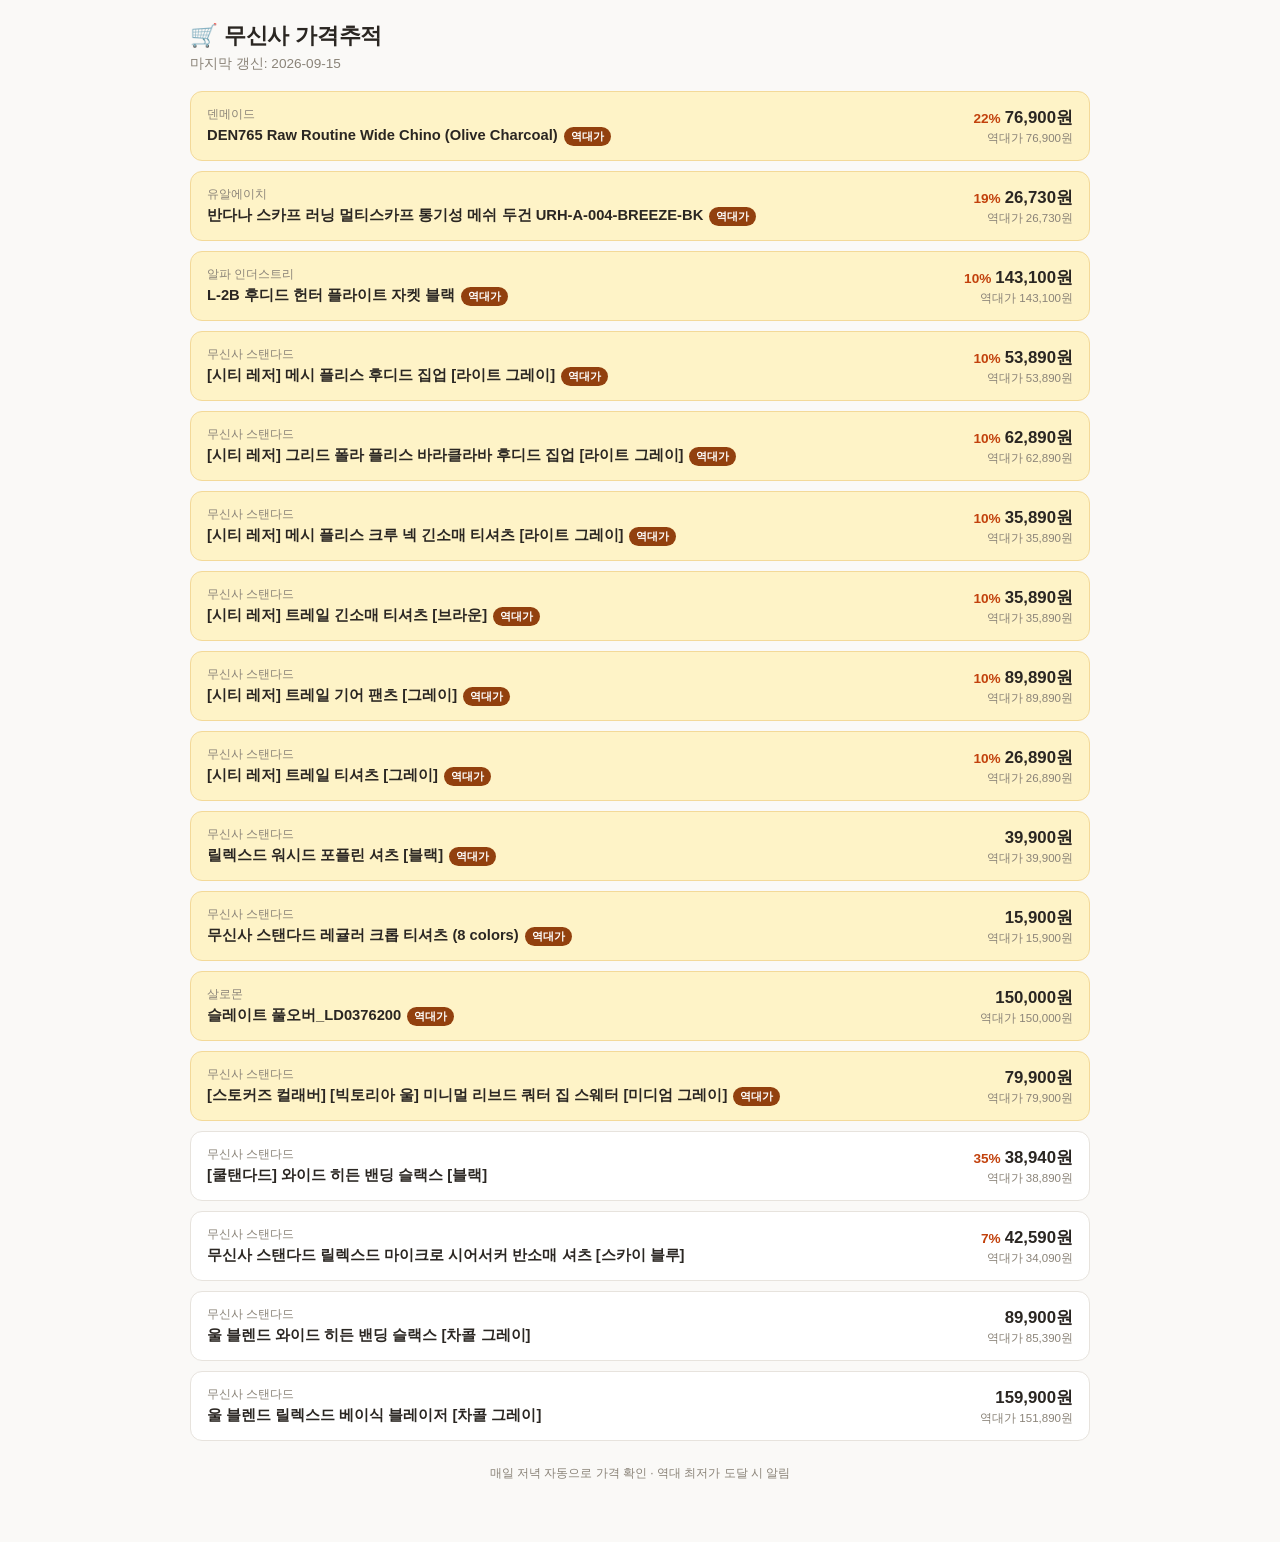
==== musinsa-price-tracker/index.html @ ccf57c1a "Add readable price-table page for GitHub Pages" ====
<!doctype html>
<html lang="ko">
<head>
<meta charset="utf-8">
<meta name="viewport" content="width=device-width, initial-scale=1">
<title>무신사 가격추적</title>
<style>
  :root {
    --bg: #faf9f7;
    --card: #ffffff;
    --border: #e7e3dd;
    --text: #2a2622;
    --muted: #8a8378;
    --accent: #c2410c;
    --accent-bg: #fff1e8;
    --record-bg: #fef3c7;
    --record-text: #92400e;
  }
  * { box-sizing: border-box; }
  body {
    margin: 0;
    background: var(--bg);
    color: var(--text);
    font-family: -apple-system, BlinkMacSystemFont, "Pretendard", "Apple SD Gothic Neo", "Malgun Gothic", sans-serif;
    padding: 20px 16px 60px;
  }
  header {
    max-width: 900px;
    margin: 0 auto 18px;
  }
  h1 {
    font-size: 1.4rem;
    margin: 0 0 4px;
    letter-spacing: -0.01em;
  }
  .sub {
    color: var(--muted);
    font-size: 0.85rem;
  }
  .wrap {
    max-width: 900px;
    margin: 0 auto;
  }
  .status {
    padding: 12px 14px;
    background: var(--card);
    border: 1px solid var(--border);
    border-radius: 10px;
    margin-bottom: 14px;
    font-size: 0.85rem;
    color: var(--muted);
  }
  .grid {
    display: grid;
    gap: 10px;
  }
  .row {
    background: var(--card);
    border: 1px solid var(--border);
    border-radius: 12px;
    padding: 14px 16px;
    display: grid;
    grid-template-columns: 1fr auto;
    gap: 10px;
    align-items: center;
    text-decoration: none;
    color: inherit;
  }
  .row.record {
    background: var(--record-bg);
    border-color: #f3d999;
  }
  .name {
    font-size: 0.92rem;
    font-weight: 600;
    line-height: 1.35;
  }
  .brand {
    font-size: 0.75rem;
    color: var(--muted);
    margin-bottom: 3px;
  }
  .badge {
    display: inline-block;
    font-size: 0.68rem;
    font-weight: 700;
    padding: 2px 7px;
    border-radius: 999px;
    background: var(--record-text);
    color: #fff;
    margin-left: 6px;
    vertical-align: middle;
  }
  .prices {
    text-align: right;
    white-space: nowrap;
  }
  .price {
    font-size: 1.05rem;
    font-weight: 700;
    font-variant-numeric: tabular-nums;
  }
  .discount {
    color: var(--accent);
    font-weight: 700;
    font-size: 0.85rem;
    margin-right: 4px;
  }
  .lowest {
    font-size: 0.72rem;
    color: var(--muted);
    margin-top: 2px;
    font-variant-numeric: tabular-nums;
  }
  table {
    width: 100%;
    border-collapse: collapse;
  }
  @media (min-width: 640px) {
    .grid.tablemode .row { display: none; }
    table { display: table; }
  }
  table { display: none; }
  #loading, #error {
    text-align: center;
    color: var(--muted);
    padding: 40px 0;
  }
  #error { color: #b42318; display: none; }
  footer {
    max-width: 900px;
    margin: 24px auto 0;
    text-align: center;
    font-size: 0.75rem;
    color: var(--muted);
  }
</style>
</head>
<body>
<div class="wrap">
  <header>
    <h1>🛒 무신사 가격추적</h1>
    <div class="sub" id="updated">불러오는 중...</div>
  </header>
  <div id="loading">불러오는 중...</div>
  <div id="error">데이터를 불러오지 못했습니다. 새로고침 해보세요.</div>
  <div class="grid" id="list"></div>
</div>
<footer>매일 저녁 자동으로 가격 확인 · 역대 최저가 도달 시 알림</footer>

<script>
function won(n) { return Number(n).toLocaleString('ko-KR') + '원'; }

fetch('./data/prices.json', { cache: 'no-store' })
  .then(r => {
    if (!r.ok) throw new Error('fetch failed');
    return r.json();
  })
  .then(data => {
    document.getElementById('loading').style.display = 'none';
    document.getElementById('updated').textContent = '마지막 갱신: ' + (data.updated_at || '알 수 없음');

    const items = (data.items || []).slice().sort((a, b) => {
      const aRecord = a.price <= (a.lowest_price ?? a.price) ? 1 : 0;
      const bRecord = b.price <= (b.lowest_price ?? b.price) ? 1 : 0;
      if (aRecord !== bRecord) return bRecord - aRecord;
      return (b.discount_pct || 0) - (a.discount_pct || 0);
    });

    const list = document.getElementById('list');
    items.forEach(item => {
      const isRecord = item.lowest_price != null && item.price <= item.lowest_price;
      const a = document.createElement('a');
      a.className = 'row' + (isRecord ? ' record' : '');
      a.href = item.url;
      a.target = '_blank';
      a.rel = 'noopener';

      const left = document.createElement('div');
      const brand = document.createElement('div');
      brand.className = 'brand';
      brand.textContent = item.brand || '';
      const name = document.createElement('div');
      name.className = 'name';
      name.textContent = item.name;
      if (isRecord) {
        const b = document.createElement('span');
        b.className = 'badge';
        b.textContent = '역대가';
        name.appendChild(b);
      }
      left.appendChild(brand);
      left.appendChild(name);

      const right = document.createElement('div');
      right.className = 'prices';
      const priceLine = document.createElement('div');
      if (item.discount_pct) {
        const d = document.createElement('span');
        d.className = 'discount';
        d.textContent = item.discount_pct + '%';
        priceLine.appendChild(d);
      }
      const p = document.createElement('span');
      p.className = 'price';
      p.textContent = won(item.price);
      priceLine.appendChild(p);
      right.appendChild(priceLine);

      if (item.lowest_price != null) {
        const lw = document.createElement('div');
        lw.className = 'lowest';
        lw.textContent = '역대가 ' + won(item.lowest_price);
        right.appendChild(lw);
      }

      a.appendChild(left);
      a.appendChild(right);
      list.appendChild(a);
    });
  })
  .catch(() => {
    document.getElementById('loading').style.display = 'none';
    document.getElementById('error').style.display = 'block';
  });
</script>
</body>
</html>
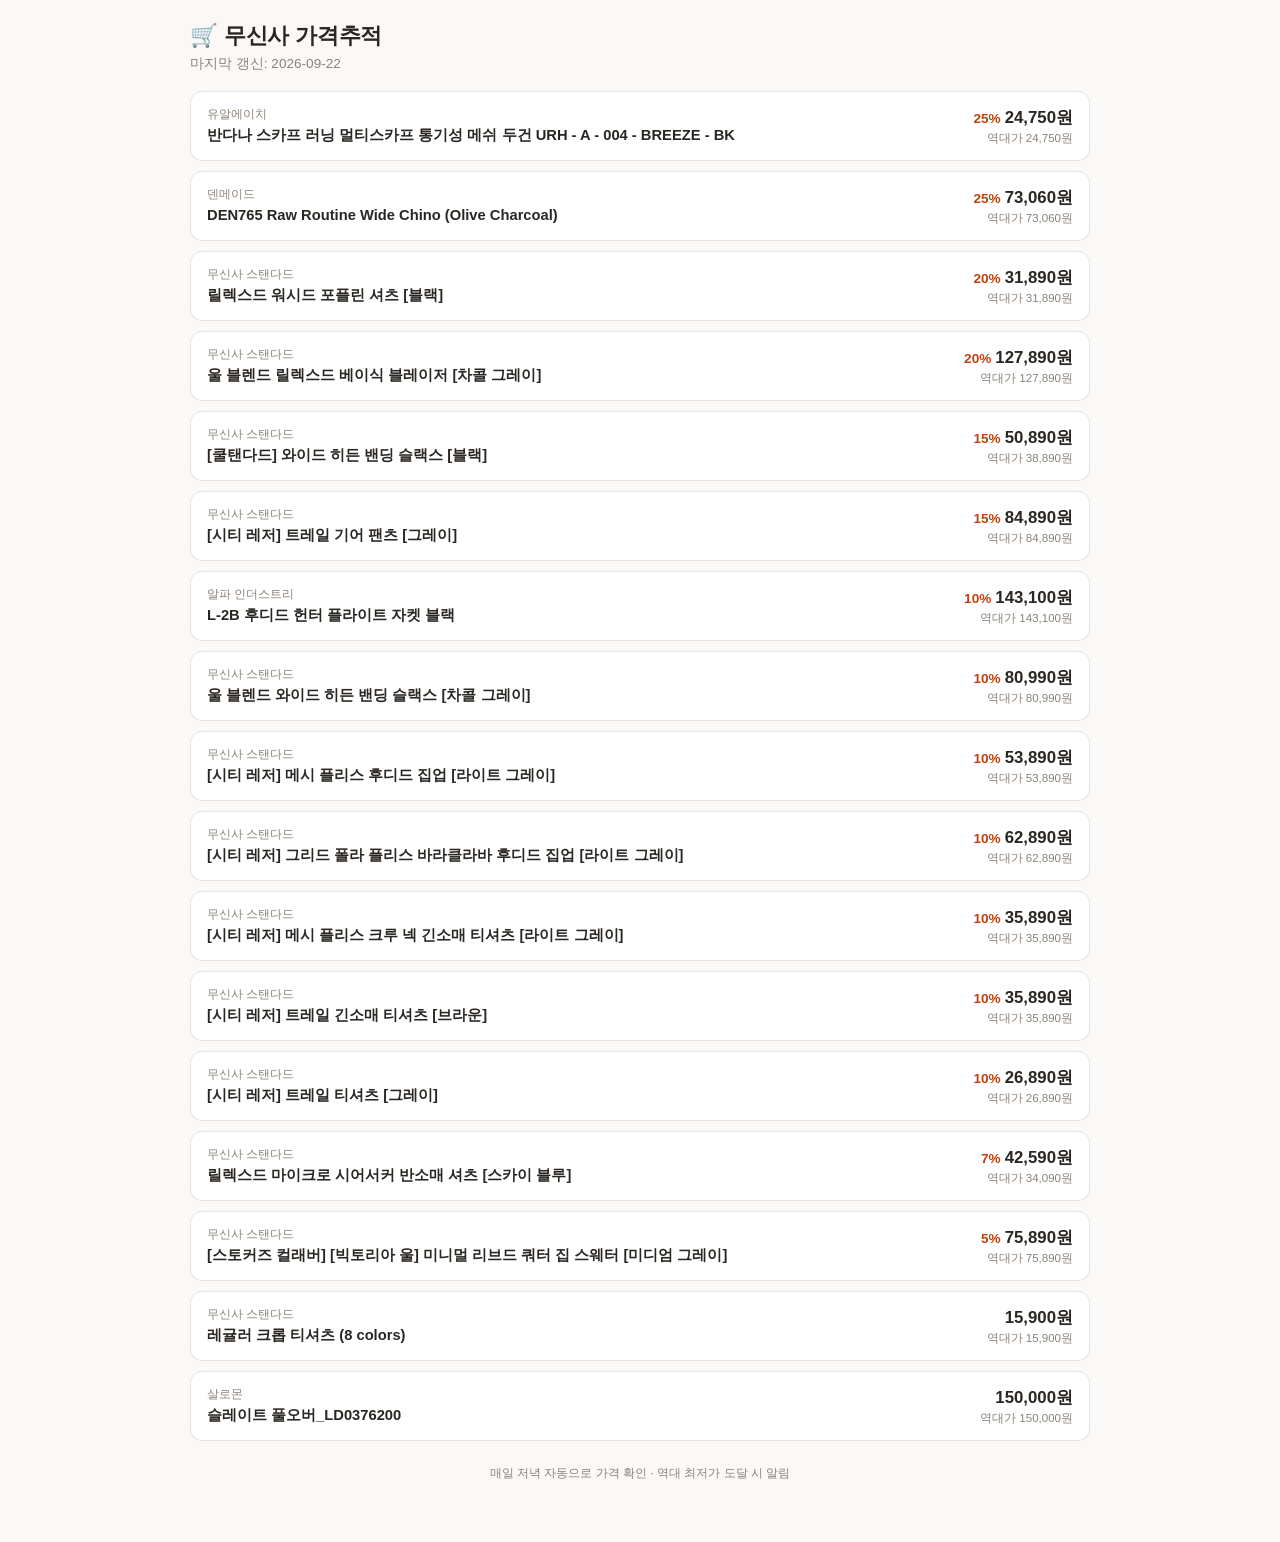
==== commit 6aa3f8b0: "fix: musinsa record-low false positives and delayed scheduled runs - check-and-update.js: record low" ====
--- a/musinsa-price-tracker/index.html
+++ b/musinsa-price-tracker/index.html
@@ -150,6 +150,11 @@
 
 <script>
 function won(n) { return Number(n).toLocaleString('ko-KR') + '원'; }
+// Highlight only items whose price dropped below the previous lowest on the latest check
+// day — an unchanged price that merely equals the lowest is not a new record.
+function isNewRecord(item, day) {
+  return !!item.record_low_date && item.record_low_date === day && item.price === item.lowest_price;
+}
 
 fetch('./data/prices.json', { cache: 'no-store' })
   .then(r => {
@@ -161,15 +166,15 @@
     document.getElementById('updated').textContent = '마지막 갱신: ' + (data.updated_at || '알 수 없음');
 
     const items = (data.items || []).slice().sort((a, b) => {
-      const aRecord = a.price <= (a.lowest_price ?? a.price) ? 1 : 0;
-      const bRecord = b.price <= (b.lowest_price ?? b.price) ? 1 : 0;
+      const aRecord = isNewRecord(a, data.updated_at) ? 1 : 0;
+      const bRecord = isNewRecord(b, data.updated_at) ? 1 : 0;
       if (aRecord !== bRecord) return bRecord - aRecord;
       return (b.discount_pct || 0) - (a.discount_pct || 0);
     });
 
     const list = document.getElementById('list');
     items.forEach(item => {
-      const isRecord = item.lowest_price != null && item.price <= item.lowest_price;
+      const isRecord = isNewRecord(item, data.updated_at);
       const a = document.createElement('a');
       a.className = 'row' + (isRecord ? ' record' : '');
       a.href = item.url;
@@ -186,7 +191,7 @@
       if (isRecord) {
         const b = document.createElement('span');
         b.className = 'badge';
-        b.textContent = '역대가';
+        b.textContent = '역대가 갱신';
         name.appendChild(b);
       }
       left.appendChild(brand);
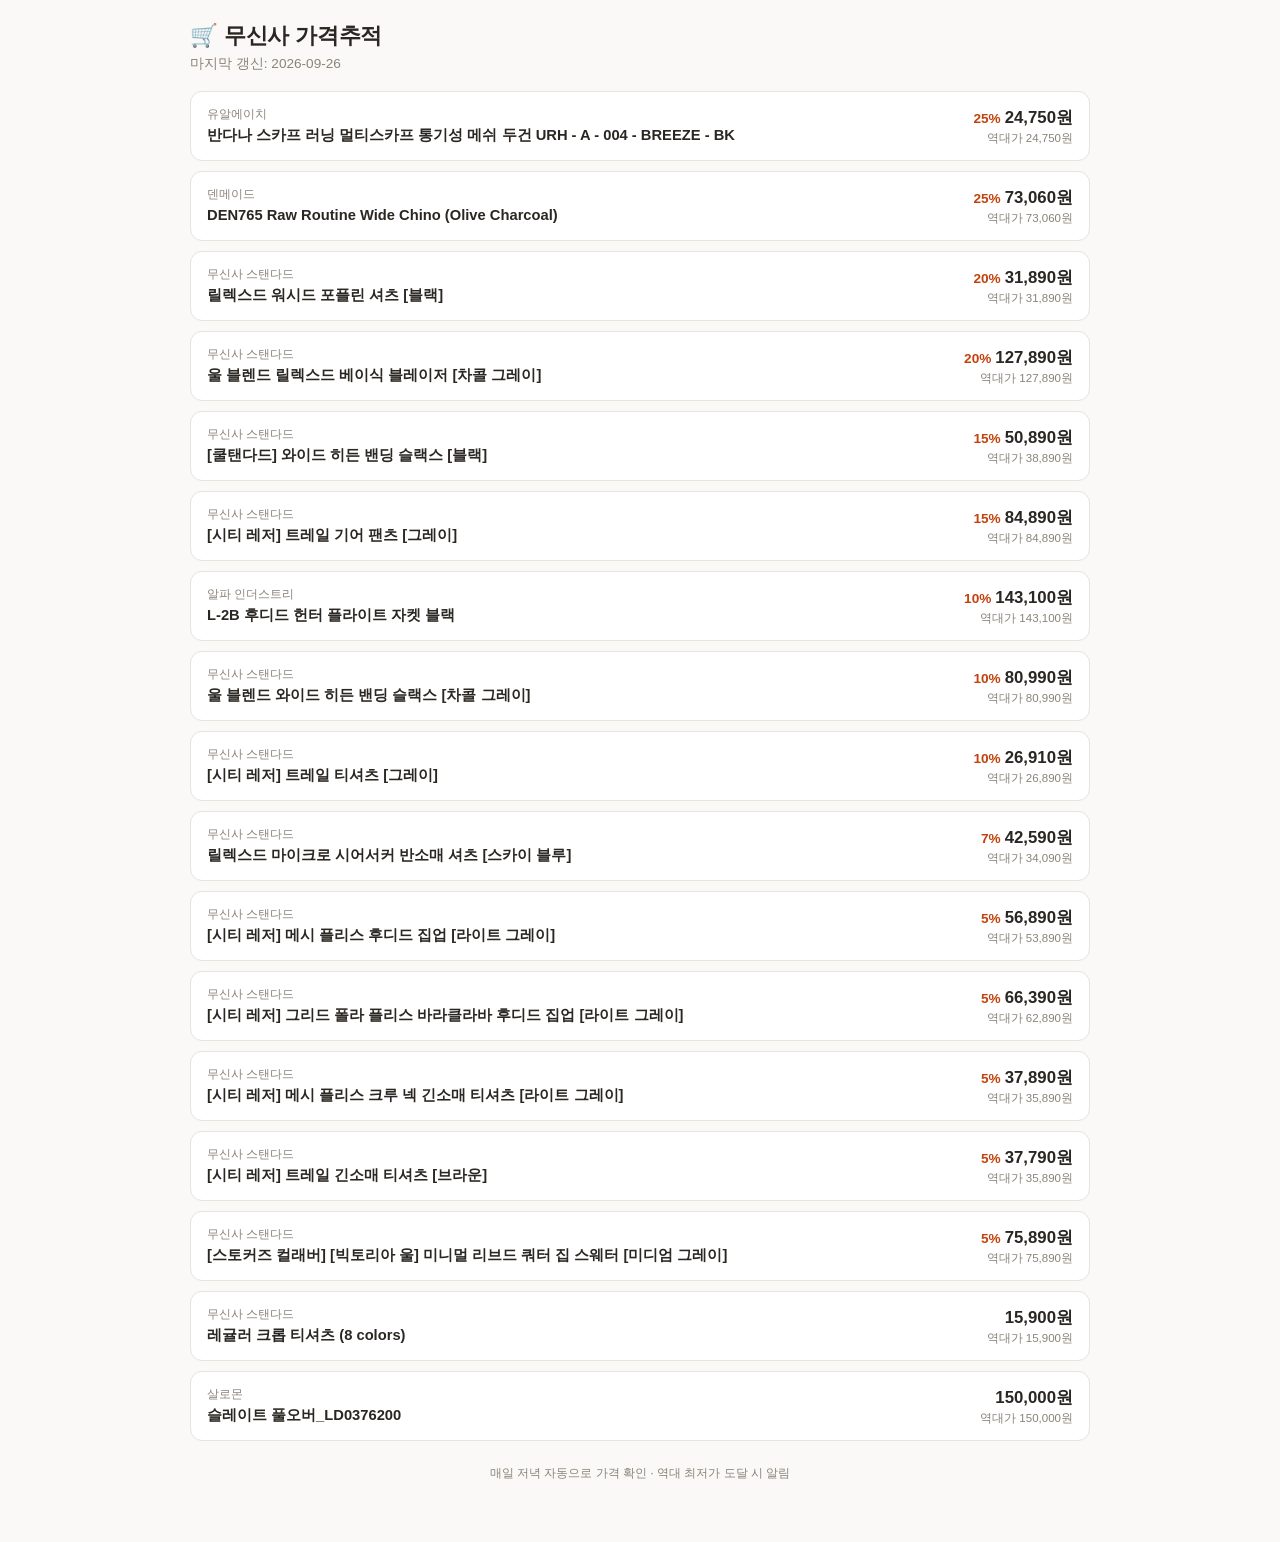
==== commit 18fc1109: "Highlight all-time-low items regardless of which day the record was set" ====
--- a/musinsa-price-tracker/index.html
+++ b/musinsa-price-tracker/index.html
@@ -150,10 +150,10 @@
 
 <script>
 function won(n) { return Number(n).toLocaleString('ko-KR') + '원'; }
-// Highlight only items whose price dropped below the previous lowest on the latest check
-// day — an unchanged price that merely equals the lowest is not a new record.
-function isNewRecord(item, day) {
-  return !!item.record_low_date && item.record_low_date === day && item.price === item.lowest_price;
+// Highlight any item currently sitting at its all-time-low price — whether that low was
+// set today or on an earlier check day.
+function isNewRecord(item) {
+  return !!item.record_low_date && item.price === item.lowest_price;
 }
 
 fetch('./data/prices.json', { cache: 'no-store' })
@@ -166,15 +166,15 @@
     document.getElementById('updated').textContent = '마지막 갱신: ' + (data.updated_at || '알 수 없음');
 
     const items = (data.items || []).slice().sort((a, b) => {
-      const aRecord = isNewRecord(a, data.updated_at) ? 1 : 0;
-      const bRecord = isNewRecord(b, data.updated_at) ? 1 : 0;
+      const aRecord = isNewRecord(a) ? 1 : 0;
+      const bRecord = isNewRecord(b) ? 1 : 0;
       if (aRecord !== bRecord) return bRecord - aRecord;
       return (b.discount_pct || 0) - (a.discount_pct || 0);
     });
 
     const list = document.getElementById('list');
     items.forEach(item => {
-      const isRecord = isNewRecord(item, data.updated_at);
+      const isRecord = isNewRecord(item);
       const a = document.createElement('a');
       a.className = 'row' + (isRecord ? ' record' : '');
       a.href = item.url;
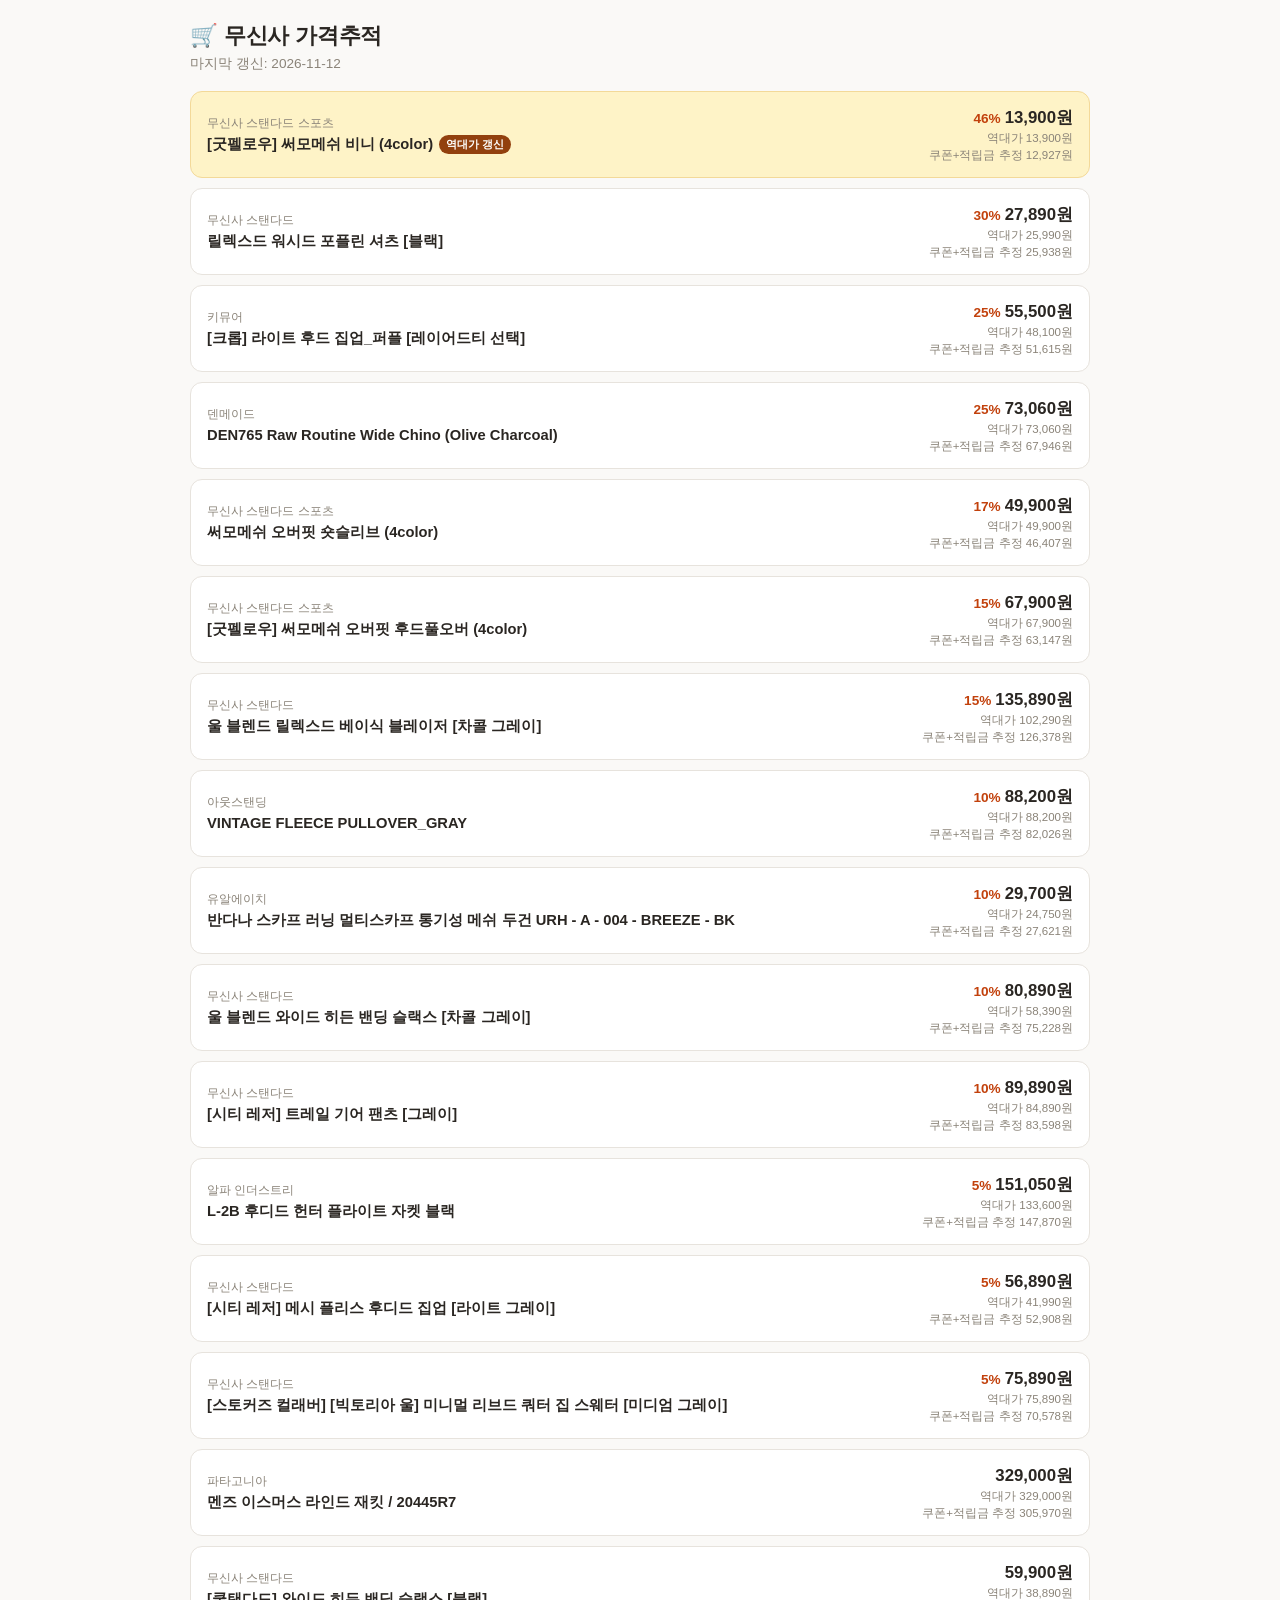
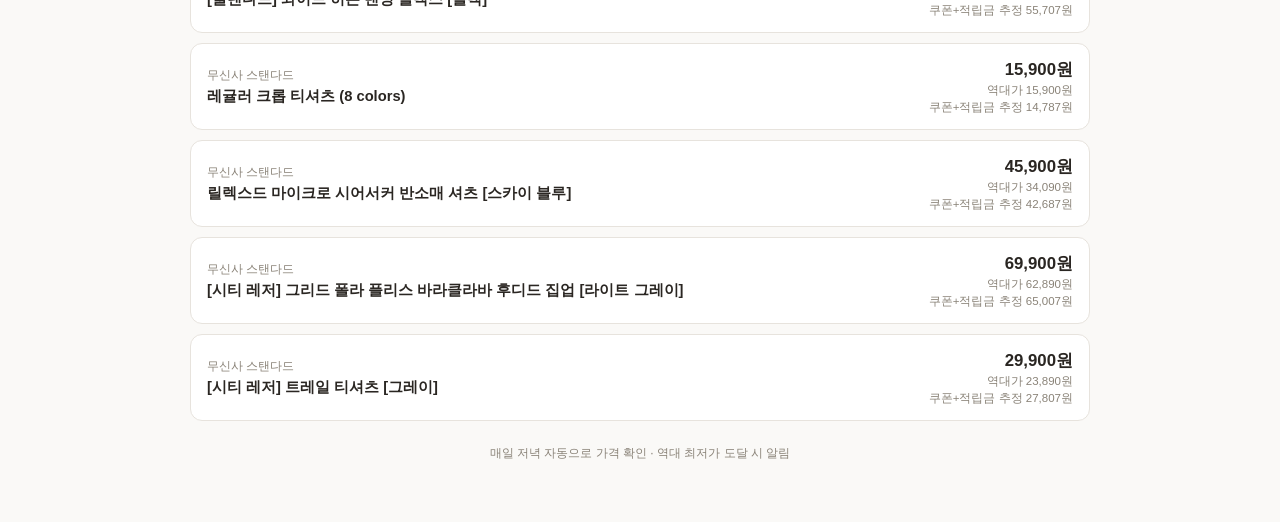
==== commit 62e58f7a: "Add coupon-price + estimated mileage-cap price tracking (login-based) - check-and-update.js: when MU" ====
--- a/musinsa-price-tracker/index.html
+++ b/musinsa-price-tracker/index.html
@@ -219,6 +219,14 @@
         right.appendChild(lw);
       }
 
+      if (item.estimated_price_with_mileage != null) {
+        const est = document.createElement('div');
+        est.className = 'lowest';
+        est.textContent = '쿠폰+적립금 추정 ' + won(item.estimated_price_with_mileage);
+        est.title = '쿠폰적용가에서 적립금 7% 한도 적용을 추정한 값 — 실제 결제화면과 다를 수 있음';
+        right.appendChild(est);
+      }
+
       a.appendChild(left);
       a.appendChild(right);
       list.appendChild(a);
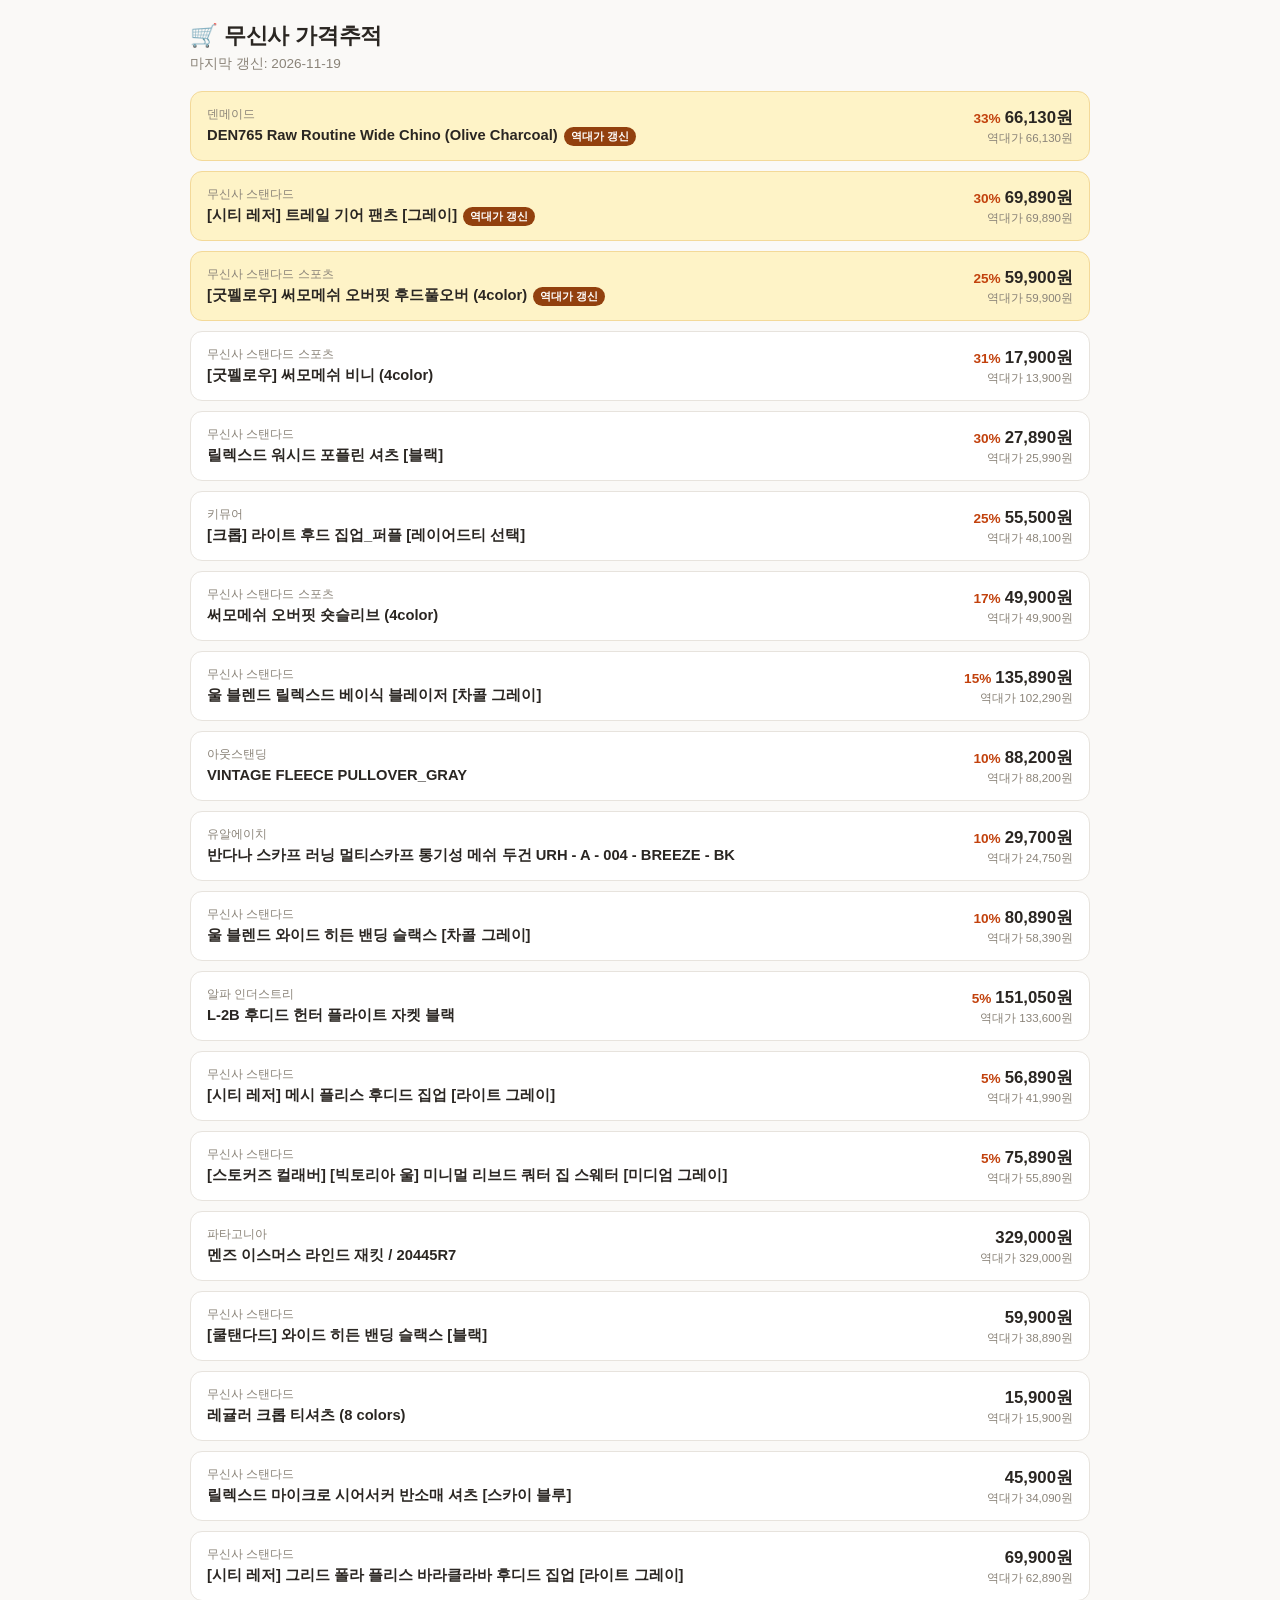
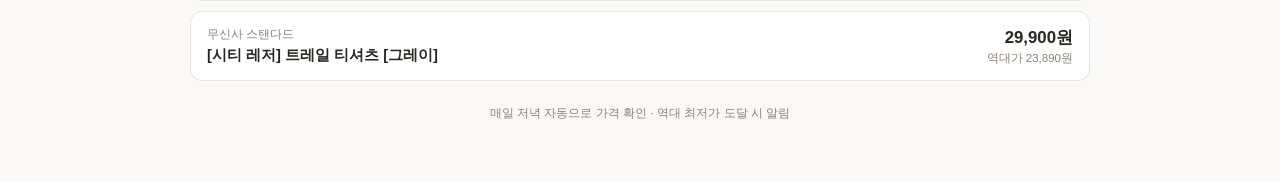
==== commit b092a153: "musinsa: keep last coupon/mileage estimate with its date when login expires; flag coupon_login_ok Co" ====
--- a/musinsa-price-tracker/index.html
+++ b/musinsa-price-tracker/index.html
@@ -163,7 +163,8 @@
   })
   .then(data => {
     document.getElementById('loading').style.display = 'none';
-    document.getElementById('updated').textContent = '마지막 갱신: ' + (data.updated_at || '알 수 없음');
+    document.getElementById('updated').textContent = '마지막 갱신: ' + (data.updated_at || '알 수 없음') +
+      (data.coupon_login_ok === false ? '  ·  ⚠ 무신사 로그인 만료: 쿠폰+적립금 금액은 마지막으로 읽은 날 기준입니다' : '');
 
     const items = (data.items || []).slice().sort((a, b) => {
       const aRecord = isNewRecord(a) ? 1 : 0;
@@ -222,7 +223,9 @@
       if (item.estimated_price_with_mileage != null) {
         const est = document.createElement('div');
         est.className = 'lowest';
-        est.textContent = '쿠폰+적립금 추정 ' + won(item.estimated_price_with_mileage);
+        const stale = item.coupon_as_of && data && data.updated_at && item.coupon_as_of !== data.updated_at;
+        est.textContent = '쿠폰+적립금 추정 ' + won(item.estimated_price_with_mileage) +
+          (stale ? ' (' + item.coupon_as_of.slice(5).replace('-', '/') + ' 기준)' : '');
         est.title = '쿠폰적용가에서 적립금 7% 한도 적용을 추정한 값 — 실제 결제화면과 다를 수 있음';
         right.appendChild(est);
       }
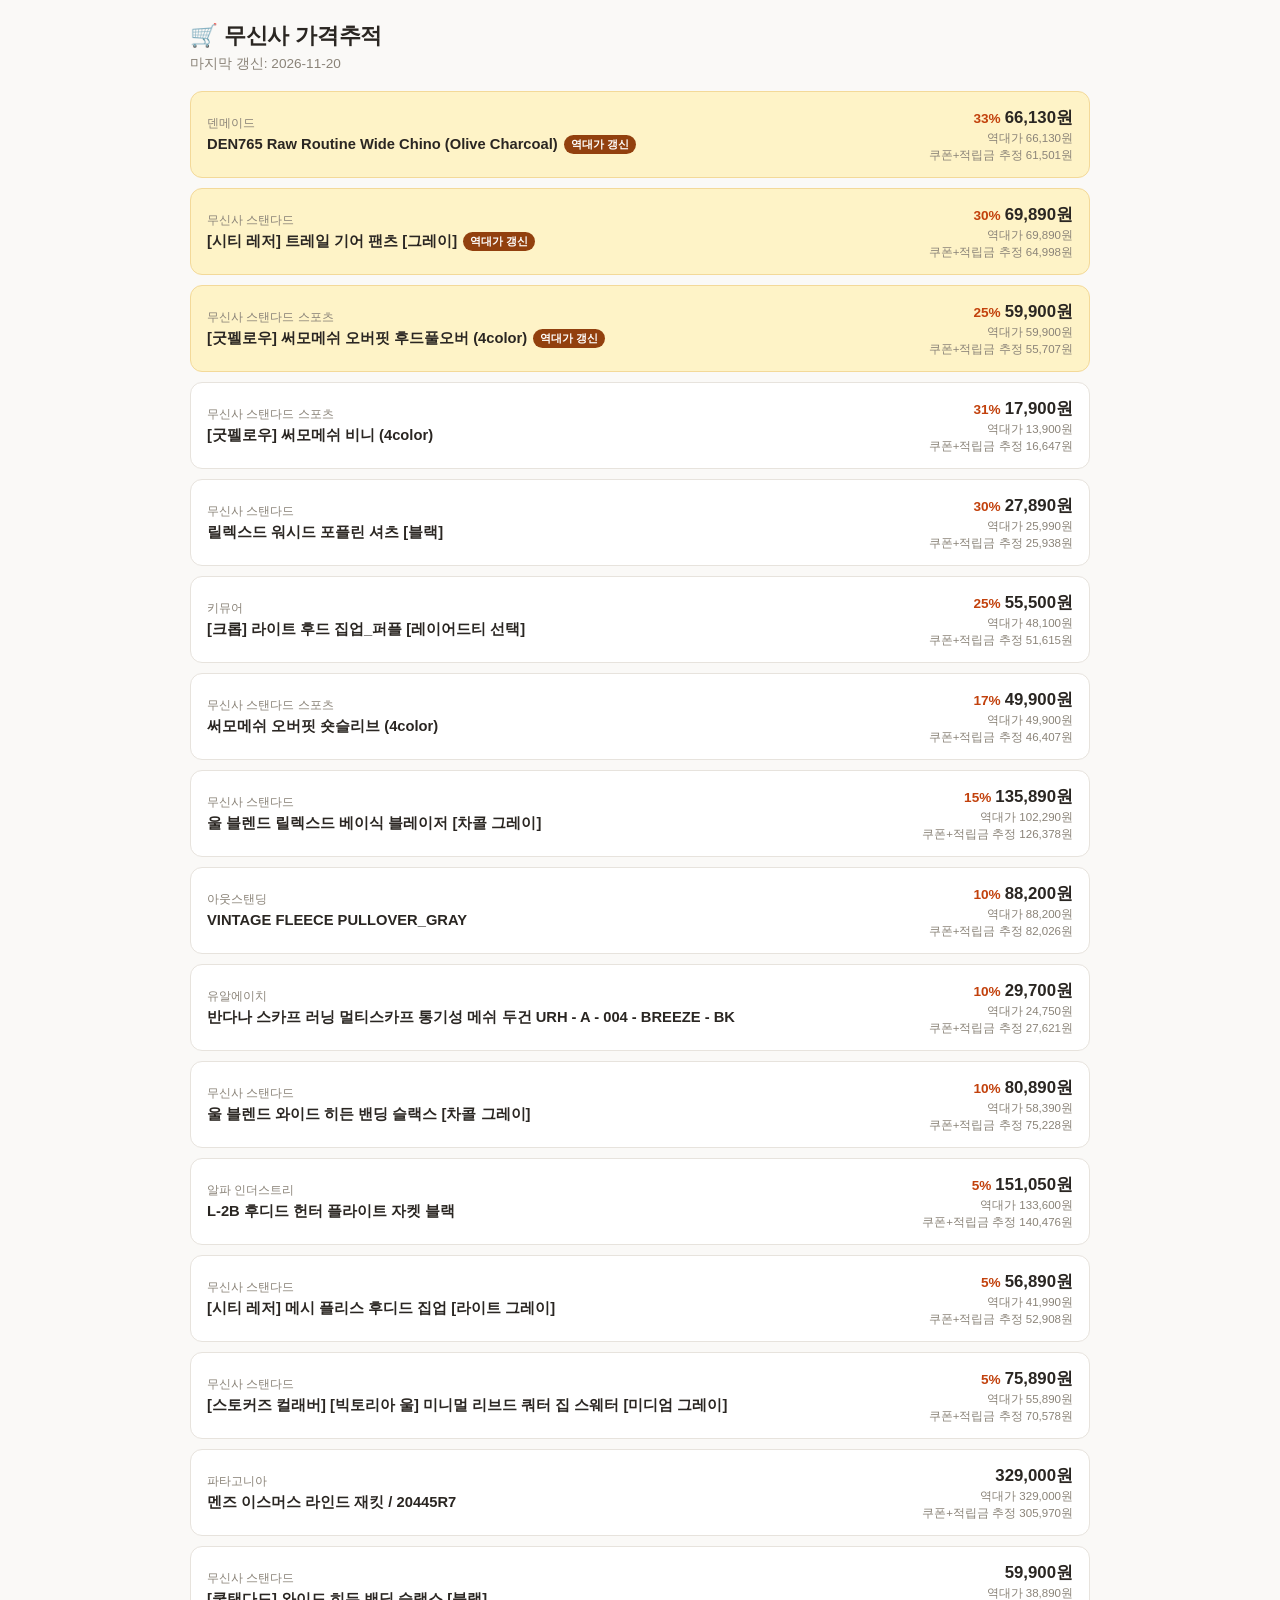
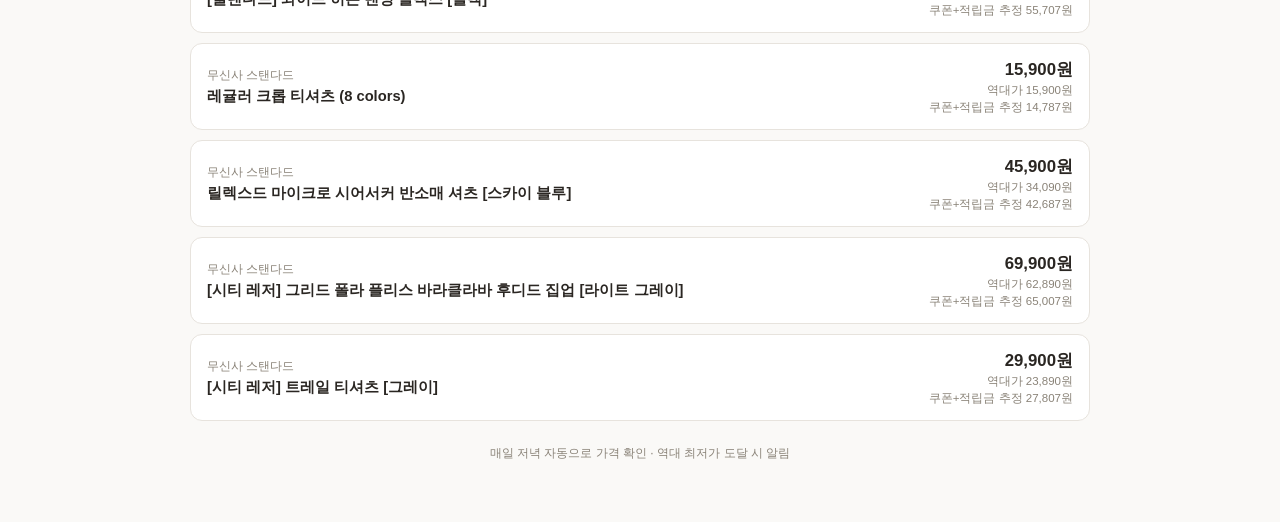
==== commit 3b91fa65: "musinsa: refresh coupon/mileage estimates from real Chrome (2026-11-20); stale-date banner Co-Author" ====
--- a/musinsa-price-tracker/index.html
+++ b/musinsa-price-tracker/index.html
@@ -149,6 +149,11 @@
 <footer>매일 저녁 자동으로 가격 확인 · 역대 최저가 도달 시 알림</footer>
 
 <script>
+function staleCoupon(data) {
+  const ds = (data.items || []).map(i => i.coupon_as_of).filter(Boolean).sort();
+  if (!ds.length || !data.updated_at) return false;
+  return (new Date(data.updated_at) - new Date(ds[ds.length - 1])) / 86400000 > 7;
+}
 function won(n) { return Number(n).toLocaleString('ko-KR') + '원'; }
 // Highlight any item currently sitting at its all-time-low price — whether that low was
 // set today or on an earlier check day.
@@ -164,7 +169,7 @@
   .then(data => {
     document.getElementById('loading').style.display = 'none';
     document.getElementById('updated').textContent = '마지막 갱신: ' + (data.updated_at || '알 수 없음') +
-      (data.coupon_login_ok === false ? '  ·  ⚠ 무신사 로그인 만료: 쿠폰+적립금 금액은 마지막으로 읽은 날 기준입니다' : '');
+      (staleCoupon(data) ? '  ·  ⚠ 쿠폰+적립금 금액이 7일 넘게 갱신되지 않았습니다 (크롬에서 "무신사 쿠폰가 갱신" 필요)' : '');
 
     const items = (data.items || []).slice().sort((a, b) => {
       const aRecord = isNewRecord(a) ? 1 : 0;
